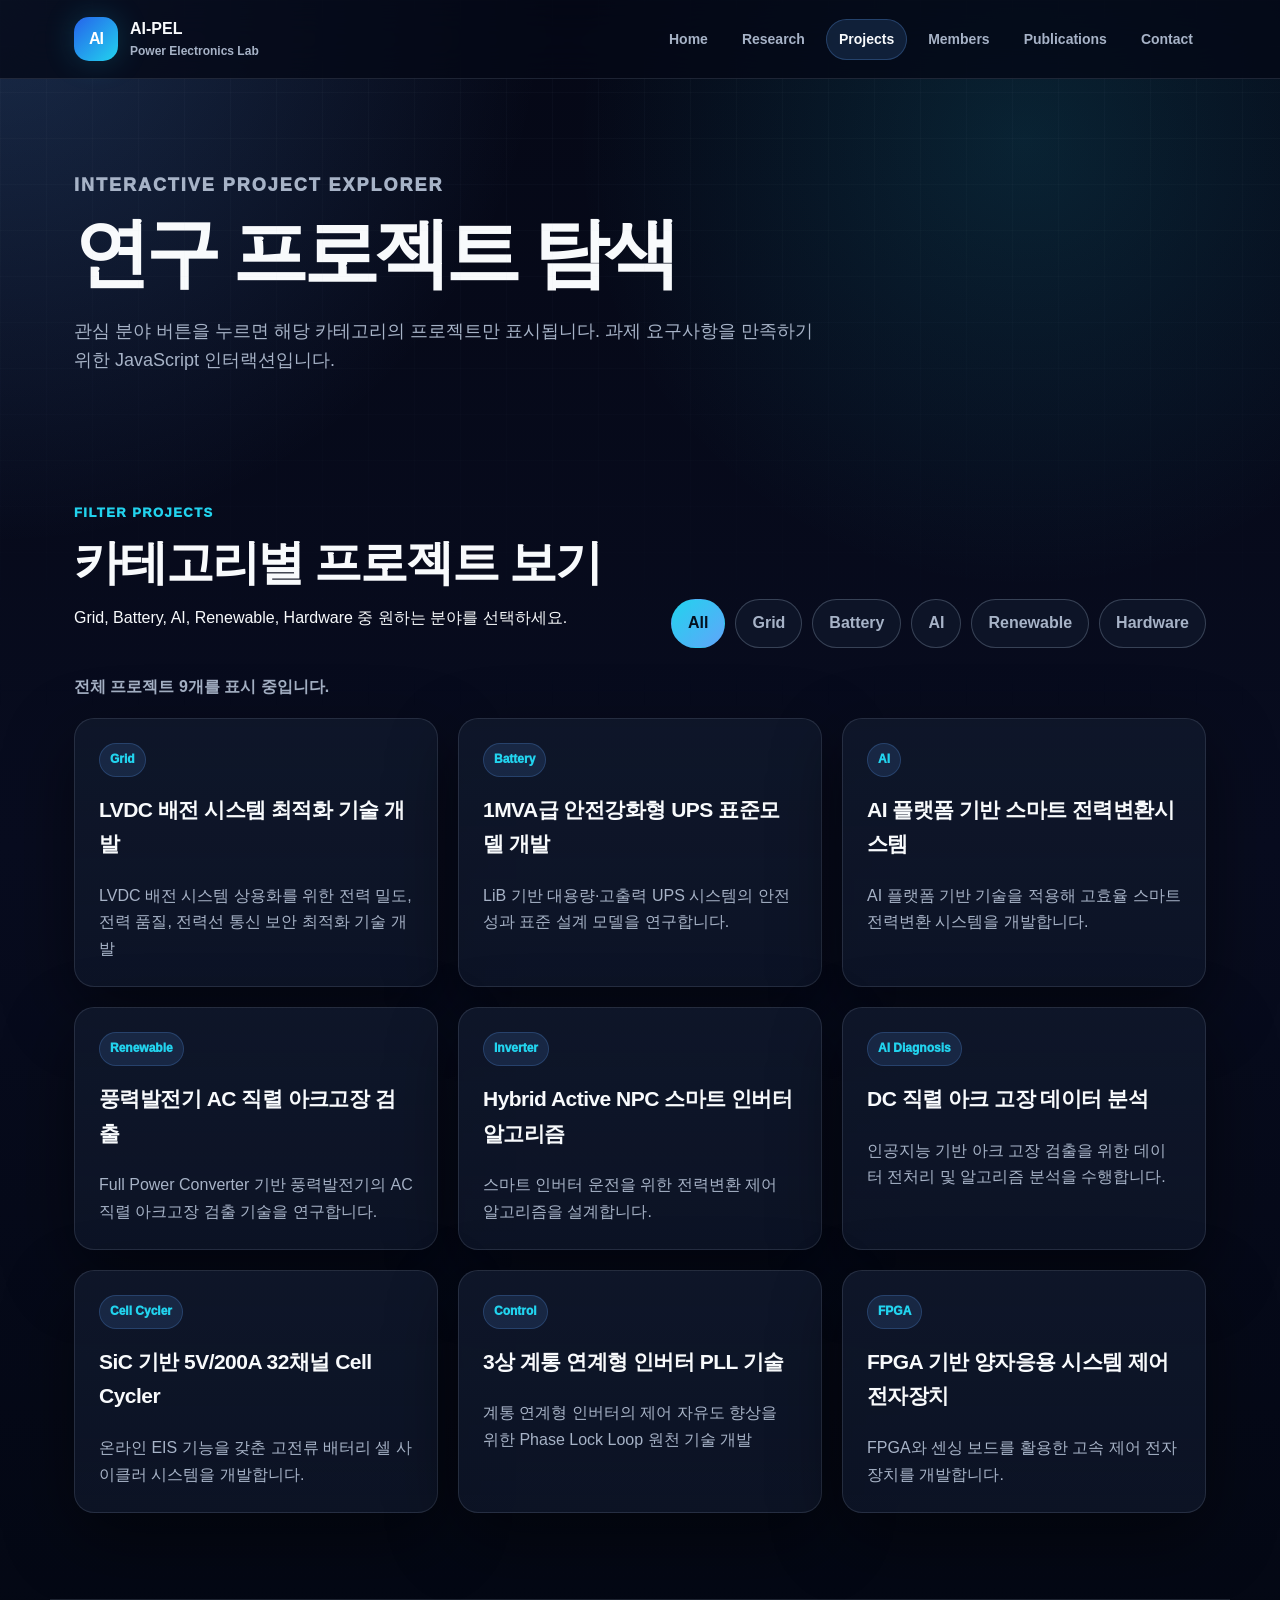
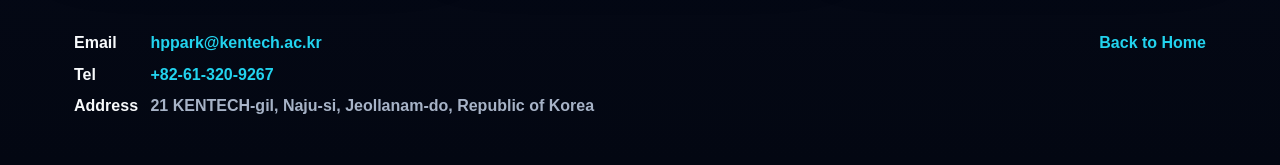
==== projects.html @ b3953c1d "Add files via upload" ====
<!DOCTYPE html>
<html lang="ko">
<head>
  <meta charset="UTF-8" />
  <meta name="viewport" content="width=device-width, initial-scale=1.0" />
  <meta name="description" content="AI-PEL Advanced & Intelligent Power Electronics Lab redesign website." />
  <title>Projects | AI-PEL Lab</title>
  <link rel="stylesheet" href="style.css" />
</head>
<body data-page="projects">
  <header class="site-header">
    <nav class="navbar" aria-label="Main navigation">
      <a href="index.html" class="logo" aria-label="AI-PEL home">
        <span class="logo-mark">AI</span>
        <span class="logo-text">
          <strong>AI-PEL</strong>
          <small>Power Electronics Lab</small>
        </span>
      </a>

      <button class="menu-toggle" id="menuToggle" aria-label="Open navigation menu" aria-expanded="false">
        <span></span>
        <span></span>
        <span></span>
      </button>

      <ul class="nav-links" id="navLinks">
        <li><a href="index.html" class="">Home</a></li>
        <li><a href="research.html" class="">Research</a></li>
        <li><a href="projects.html" class="active">Projects</a></li>
        <li><a href="members.html" class="">Members</a></li>
        <li><a href="publications.html" class="">Publications</a></li>
        <li><a href="contact.html" class="">Contact</a></li>
      </ul>
    </nav>
  </header>

  <main>

    <section class="sub-hero">
      <p class="eyebrow">Interactive Project Explorer</p>
      <h1>연구 프로젝트 탐색</h1>
      <p>관심 분야 버튼을 누르면 해당 카테고리의 프로젝트만 표시됩니다. 과제 요구사항을 만족하기 위한 JavaScript 인터랙션입니다.</p>
    </section>

    <section class="section compact">
      <div class="section-heading split-heading">
        <div>
          <p class="eyebrow">Filter Projects</p>
          <h2>카테고리별 프로젝트 보기</h2>
          <p>Grid, Battery, AI, Renewable, Hardware 중 원하는 분야를 선택하세요.</p>
        </div>
        <div class="filter-buttons" aria-label="Project filters">
          <button class="filter-btn active" data-filter="all">All</button>
          <button class="filter-btn" data-filter="grid">Grid</button>
          <button class="filter-btn" data-filter="battery">Battery</button>
          <button class="filter-btn" data-filter="ai">AI</button>
          <button class="filter-btn" data-filter="renewable">Renewable</button>
          <button class="filter-btn" data-filter="hardware">Hardware</button>
        </div>
      </div>

      <div class="project-result" id="projectResult">전체 프로젝트 9개를 표시 중입니다.</div>

      <div class="project-grid" id="projectGrid">
        <article class="project-card reveal" data-category="grid hardware">
          <span class="tag">Grid</span>
          <h3>LVDC 배전 시스템 최적화 기술 개발</h3>
          <p>LVDC 배전 시스템 상용화를 위한 전력 밀도, 전력 품질, 전력선 통신 보안 최적화 기술 개발</p>
        </article>
        <article class="project-card reveal delay-1" data-category="battery hardware">
          <span class="tag">Battery</span>
          <h3>1MVA급 안전강화형 UPS 표준모델 개발</h3>
          <p>LiB 기반 대용량·고출력 UPS 시스템의 안전성과 표준 설계 모델을 연구합니다.</p>
        </article>
        <article class="project-card reveal delay-2" data-category="ai grid">
          <span class="tag">AI</span>
          <h3>AI 플랫폼 기반 스마트 전력변환시스템</h3>
          <p>AI 플랫폼 기반 기술을 적용해 고효율 스마트 전력변환 시스템을 개발합니다.</p>
        </article>
        <article class="project-card reveal" data-category="renewable ai">
          <span class="tag">Renewable</span>
          <h3>풍력발전기 AC 직렬 아크고장 검출</h3>
          <p>Full Power Converter 기반 풍력발전기의 AC 직렬 아크고장 검출 기술을 연구합니다.</p>
        </article>
        <article class="project-card reveal delay-1" data-category="grid hardware">
          <span class="tag">Inverter</span>
          <h3>Hybrid Active NPC 스마트 인버터 알고리즘</h3>
          <p>스마트 인버터 운전을 위한 전력변환 제어 알고리즘을 설계합니다.</p>
        </article>
        <article class="project-card reveal delay-2" data-category="ai renewable">
          <span class="tag">AI Diagnosis</span>
          <h3>DC 직렬 아크 고장 데이터 분석</h3>
          <p>인공지능 기반 아크 고장 검출을 위한 데이터 전처리 및 알고리즘 분석을 수행합니다.</p>
        </article>
        <article class="project-card reveal" data-category="battery hardware">
          <span class="tag">Cell Cycler</span>
          <h3>SiC 기반 5V/200A 32채널 Cell Cycler</h3>
          <p>온라인 EIS 기능을 갖춘 고전류 배터리 셀 사이클러 시스템을 개발합니다.</p>
        </article>
        <article class="project-card reveal delay-1" data-category="grid">
          <span class="tag">Control</span>
          <h3>3상 계통 연계형 인버터 PLL 기술</h3>
          <p>계통 연계형 인버터의 제어 자유도 향상을 위한 Phase Lock Loop 원천 기술 개발</p>
        </article>
        <article class="project-card reveal delay-2" data-category="hardware">
          <span class="tag">FPGA</span>
          <h3>FPGA 기반 양자응용 시스템 제어 전자장치</h3>
          <p>FPGA와 센싱 보드를 활용한 고속 제어 전자장치를 개발합니다.</p>
        </article>
      </div>
    </section>
  </main>

  <footer class="site-footer">
    <div class="footer-contact">
      <p><strong>Email</strong> <a href="mailto:hppark@kentech.ac.kr">hppark@kentech.ac.kr</a></p>
      <p><strong>Tel</strong> <a href="tel:+82613209267">+82-61-320-9267</a></p>
      <p><strong>Address</strong> 21 KENTECH-gil, Naju-si, Jeollanam-do, Republic of Korea</p>
    </div>
    <a href="index.html">Back to Home</a>
  </footer>

  <script src="script.js"></script>
</body>
</html>
---- style.css ----
:root {
  --bg: #050816;
  --bg-2: #080c1f;
  --surface: rgba(15, 23, 42, 0.92);
  --surface-strong: #111827;
  --surface-soft: rgba(30, 41, 59, 0.78);
  --text: #f8fafc;
  --muted: #a7b3c7;
  --muted-2: #78869c;
  --primary: #60a5fa;
  --primary-dark: #2563eb;
  --accent: #22d3ee;
  --accent-2: #a78bfa;
  --line: rgba(148, 163, 184, 0.18);
  --line-strong: rgba(148, 163, 184, 0.32);
  --shadow: 0 24px 70px rgba(0, 0, 0, 0.48);
  --glow: 0 0 32px rgba(34, 211, 238, 0.20);
  --radius-lg: 30px;
  --radius-md: 20px;
  --radius-sm: 14px;
  --max-width: 1180px;
}

* {
  box-sizing: border-box;
}

html {
  scroll-behavior: smooth;
}

body {
  margin: 0;
  font-family: "Pretendard", "Apple SD Gothic Neo", "Noto Sans KR", Arial, sans-serif;
  color: var(--text);
  background:
    radial-gradient(circle at top left, rgba(96, 165, 250, 0.22), transparent 34rem),
    radial-gradient(circle at 80% 8%, rgba(34, 211, 238, 0.13), transparent 28rem),
    linear-gradient(180deg, var(--bg), var(--bg-2) 48%, #030712);
  line-height: 1.65;
  min-height: 100vh;
}

body::before {
  content: "";
  position: fixed;
  inset: 0;
  pointer-events: none;
  background-image:
    linear-gradient(rgba(148, 163, 184, 0.045) 1px, transparent 1px),
    linear-gradient(90deg, rgba(148, 163, 184, 0.045) 1px, transparent 1px);
  background-size: 46px 46px;
  mask-image: linear-gradient(to bottom, black, transparent 82%);
}

a {
  color: inherit;
  text-decoration: none;
}

button,
input,
select,
textarea {
  font: inherit;
}

.site-header {
  position: sticky;
  top: 0;
  z-index: 100;
  background: rgba(5, 8, 22, 0.78);
  backdrop-filter: blur(18px);
  border-bottom: 1px solid var(--line);
}

.navbar {
  max-width: var(--max-width);
  margin: 0 auto;
  padding: 16px 24px;
  display: flex;
  align-items: center;
  justify-content: space-between;
  gap: 24px;
}

.logo {
  display: inline-flex;
  align-items: center;
  gap: 12px;
  font-weight: 900;
}

.logo-mark {
  width: 44px;
  height: 44px;
  display: grid;
  place-items: center;
  border-radius: 15px;
  color: white;
  background: linear-gradient(135deg, var(--primary-dark), var(--accent));
  letter-spacing: -1px;
  box-shadow: var(--glow);
}

.logo small {
  display: block;
  color: var(--muted);
  font-size: 12px;
  font-weight: 700;
}

.nav-links {
  list-style: none;
  display: flex;
  gap: 8px;
  align-items: center;
  padding: 0;
  margin: 0;
}

.nav-links a {
  display: inline-flex;
  align-items: center;
  min-height: 40px;
  color: var(--muted);
  font-weight: 800;
  font-size: 14px;
  padding: 8px 12px;
  border-radius: 999px;
  transition: color 0.2s ease, background 0.2s ease, border-color 0.2s ease;
  border: 1px solid transparent;
}

.nav-links a:hover,
.nav-links a.active {
  color: var(--text);
  background: rgba(96, 165, 250, 0.14);
  border-color: rgba(96, 165, 250, 0.26);
}

.menu-toggle {
  display: none;
  width: 44px;
  height: 44px;
  border: 1px solid var(--line-strong);
  border-radius: 13px;
  background: rgba(15, 23, 42, 0.92);
  cursor: pointer;
}

.menu-toggle span {
  display: block;
  width: 20px;
  height: 2px;
  margin: 5px auto;
  background: var(--text);
}

.section,
.page-hero,
.sub-hero {
  max-width: var(--max-width);
  margin: 0 auto;
  padding-left: 24px;
  padding-right: 24px;
}

.section {
  padding-top: 86px;
  padding-bottom: 86px;
}

.section.compact {
  padding-top: 54px;
}

.page-hero {
  min-height: 720px;
  padding-top: 74px;
  padding-bottom: 74px;
  display: grid;
  grid-template-columns: 1.08fr 0.92fr;
  align-items: center;
  gap: 48px;
}

.sub-hero {
  padding-top: 92px;
  padding-bottom: 54px;
  text-align: left;
}

.sub-hero p {
  max-width: 760px;
  color: var(--muted);
  font-size: 18px;
}

.eyebrow {
  margin: 0 0 12px;
  color: var(--accent);
  font-size: 13px;
  font-weight: 950;
  text-transform: uppercase;
  letter-spacing: 0.11em;
}

h1,
h2,
h3,
p {
  margin-top: 0;
}

h1 {
  font-size: clamp(42px, 6vw, 76px);
  line-height: 1.05;
  letter-spacing: -0.065em;
  margin-bottom: 24px;
}

.sub-hero h1 {
  max-width: 900px;
}

h2 {
  font-size: clamp(30px, 4vw, 48px);
  line-height: 1.16;
  letter-spacing: -0.045em;
  margin-bottom: 14px;
}

h3 {
  font-size: 21px;
  letter-spacing: -0.025em;
}

.hero-description,
.section-heading > p,
.contact-card p,
.feature-band p {
  color: var(--muted);
  font-size: 17px;
}

.hero-actions {
  display: flex;
  gap: 12px;
  flex-wrap: wrap;
  margin-top: 32px;
}

.btn {
  border: 0;
  border-radius: 999px;
  padding: 14px 22px;
  cursor: pointer;
  font-weight: 900;
  transition: transform 0.2s ease, box-shadow 0.2s ease, background 0.2s ease, border-color 0.2s ease;
  display: inline-flex;
  justify-content: center;
  align-items: center;
  min-height: 48px;
}

.btn:hover {
  transform: translateY(-2px);
}

.btn.primary {
  color: #03101f;
  background: linear-gradient(135deg, var(--accent), var(--primary));
  box-shadow: 0 16px 36px rgba(34, 211, 238, 0.22);
}

.btn.secondary {
  background: rgba(15, 23, 42, 0.72);
  color: var(--text);
  border: 1px solid var(--line-strong);
}

.btn.secondary:hover {
  border-color: rgba(96, 165, 250, 0.60);
}

.btn.full {
  width: 100%;
}

.hero-card,
.info-card,
.topic-card,
.project-card,
.professor-card,
.member-group,
.publication-item,
.contact-card,
.interest-form,
.feature-band,
.research-roadmap {
  background: linear-gradient(180deg, rgba(15, 23, 42, 0.94), rgba(15, 23, 42, 0.74));
  border: 1px solid var(--line);
  box-shadow: var(--shadow);
}

.hero-card {
  border-radius: var(--radius-lg);
  padding: 32px;
  overflow: hidden;
  position: relative;
}

.hero-card::before,
.feature-band::before,
.research-roadmap::before,
.contact-card::before {
  content: "";
  position: absolute;
  inset: 0;
  background: radial-gradient(circle at 80% 0%, rgba(34, 211, 238, 0.18), transparent 36%);
  pointer-events: none;
}

.hero-card > *,
.feature-band > *,
.research-roadmap > *,
.contact-card > * {
  position: relative;
}

.circuit-art {
  min-height: 230px;
  border-radius: 24px;
  background:
    linear-gradient(90deg, transparent 49%, rgba(255,255,255,0.44) 49%, rgba(255,255,255,0.44) 51%, transparent 51%),
    linear-gradient(0deg, transparent 49%, rgba(255,255,255,0.44) 49%, rgba(255,255,255,0.44) 51%, transparent 51%),
    radial-gradient(circle at 30% 30%, rgba(34, 211, 238, 0.95), transparent 20%),
    linear-gradient(135deg, #1d4ed8, #0891b2 52%, #7c3aed);
  position: relative;
  margin-bottom: 28px;
  box-shadow: inset 0 0 38px rgba(255, 255, 255, 0.10), var(--glow);
}

.circuit-art span {
  position: absolute;
  width: 22px;
  height: 22px;
  border-radius: 50%;
  background: #dffbff;
  box-shadow: 0 0 0 8px rgba(224, 251, 255, 0.18), 0 0 24px rgba(34, 211, 238, 0.82);
}

.circuit-art span:nth-child(1) { left: 16%; top: 24%; }
.circuit-art span:nth-child(2) { right: 20%; top: 28%; }
.circuit-art span:nth-child(3) { left: 33%; bottom: 22%; }
.circuit-art span:nth-child(4) { right: 34%; bottom: 28%; }

.stats {
  display: grid;
  grid-template-columns: repeat(3, 1fr);
  gap: 12px;
  margin-top: 24px;
}

.stats div {
  padding: 16px;
  border-radius: 17px;
  background: rgba(30, 41, 59, 0.72);
  border: 1px solid var(--line);
}

.stats strong {
  display: block;
  color: var(--accent);
  font-size: 24px;
}

.stats span {
  color: var(--muted);
  font-size: 13px;
  font-weight: 800;
}

.section-heading {
  max-width: 780px;
  margin-bottom: 34px;
}

.centered {
  text-align: center;
  margin-left: auto;
  margin-right: auto;
}

.split-heading {
  display: flex;
  align-items: flex-end;
  justify-content: space-between;
  max-width: none;
  gap: 24px;
}

.intro-grid,
.topic-grid,
.project-grid {
  display: grid;
  grid-template-columns: repeat(3, 1fr);
  gap: 20px;
}

.info-card,
.topic-card,
.project-card,
.member-group,
.publication-item {
  border-radius: var(--radius-md);
  padding: 24px;
  transition: transform 0.2s ease, border-color 0.2s ease, box-shadow 0.2s ease, opacity 0.2s ease;
}

.info-card:hover,
.topic-card:hover,
.project-card:hover,
.publication-item:hover,
.member-group:hover {
  transform: translateY(-5px);
  border-color: rgba(96, 165, 250, 0.45);
  box-shadow: var(--shadow), var(--glow);
}

.info-card p,
.topic-card p,
.project-card p,
.publication-item p,
.member-group p {
  color: var(--muted);
  margin-bottom: 0;
}

.card-number {
  display: inline-flex;
  margin-bottom: 20px;
  color: var(--accent);
  font-weight: 950;
  font-size: 13px;
  letter-spacing: 0.08em;
}

.text-link {
  display: inline-flex;
  margin-top: 20px;
  color: var(--accent);
  font-weight: 900;
}

.topic-card {
  min-height: 230px;
}

.topic-icon {
  display: grid;
  place-items: center;
  width: 56px;
  height: 56px;
  border-radius: 19px;
  background: rgba(34, 211, 238, 0.12);
  border: 1px solid rgba(34, 211, 238, 0.18);
  font-size: 28px;
  margin-bottom: 28px;
}

.filter-buttons,
.publication-tabs {
  display: flex;
  gap: 10px;
  flex-wrap: wrap;
  justify-content: flex-end;
}

.filter-btn,
.tab-btn {
  border: 1px solid var(--line-strong);
  background: rgba(15, 23, 42, 0.84);
  color: var(--muted);
  border-radius: 999px;
  padding: 10px 16px;
  cursor: pointer;
  font-weight: 900;
  transition: color 0.2s ease, background 0.2s ease, border-color 0.2s ease, transform 0.2s ease;
}

.filter-btn:hover,
.tab-btn:hover {
  color: var(--text);
  border-color: rgba(34, 211, 238, 0.42);
  transform: translateY(-1px);
}

.filter-btn.active,
.tab-btn.active {
  color: #03101f;
  background: linear-gradient(135deg, var(--accent), var(--primary));
  border-color: transparent;
}

.project-result {
  margin: -8px 0 18px;
  color: var(--muted);
  font-weight: 900;
}

.project-card {
  min-height: 240px;
}

.project-card.hidden,
.publication-item.hidden {
  display: none;
}

.tag {
  display: inline-flex;
  margin-bottom: 16px;
  padding: 6px 10px;
  border-radius: 999px;
  background: rgba(96, 165, 250, 0.13);
  color: var(--accent);
  border: 1px solid rgba(96, 165, 250, 0.22);
  font-size: 12px;
  font-weight: 950;
}

.member-layout {
  display: grid;
  grid-template-columns: 0.95fr 1.05fr;
  gap: 22px;
}

.professor-card {
  border-radius: var(--radius-lg);
  padding: 32px;
  display: flex;
  gap: 24px;
}

.avatar.large {
  flex: 0 0 auto;
  width: 96px;
  height: 96px;
  display: grid;
  place-items: center;
  border-radius: 30px;
  background: linear-gradient(135deg, var(--primary-dark), var(--accent));
  color: white;
  font-size: 30px;
  font-weight: 950;
  box-shadow: var(--glow);
}

.role {
  color: var(--accent);
  font-weight: 950;
  margin-bottom: 6px;
}

.career-list,
.timeline {
  padding-left: 18px;
  color: var(--muted);
}

.student-groups {
  display: grid;
  gap: 18px;
}

.mini-members {
  display: flex;
  gap: 10px;
  flex-wrap: wrap;
  margin-top: 18px;
}

.mini-members span,
.page-pill-list a {
  border-radius: 999px;
  padding: 8px 12px;
  background: rgba(30, 41, 59, 0.84);
  border: 1px solid var(--line);
  color: var(--text);
  font-weight: 850;
  font-size: 14px;
}

.publication-list {
  display: grid;
  gap: 16px;
}

.publication-item span {
  display: inline-block;
  color: var(--accent);
  font-size: 13px;
  font-weight: 950;
  margin-bottom: 8px;
}

.publication-authors {
  color: var(--text) !important;
  font-size: 15px;
  margin-bottom: 8px !important;
}

.publication-authors strong {
  color: var(--accent);
  margin-right: 8px;
}

.roadmap-title {
  font-size: clamp(20px, 2.8vw, 32px);
  white-space: nowrap;
  word-break: keep-all;
  letter-spacing: -0.055em;
}

.contact-card {
  border-radius: var(--radius-lg);
  padding: 34px;
  display: grid;
  grid-template-columns: 1fr 0.9fr;
  gap: 34px;
  align-items: start;
  position: relative;
  overflow: hidden;
}

.contact-info {
  margin-top: 28px;
  display: grid;
  gap: 10px;
}

.contact-info p {
  margin: 0;
  color: var(--text);
}

.contact-info strong {
  display: inline-block;
  min-width: 72px;
  color: var(--accent);
}

.interest-form {
  border-radius: var(--radius-md);
  padding: 24px;
  box-shadow: none;
}

.interest-form label {
  display: block;
  margin: 16px 0 8px;
  color: var(--text);
  font-weight: 850;
}

.interest-form input,
.interest-form select,
.interest-form textarea {
  width: 100%;
  border: 1px solid var(--line-strong);
  border-radius: 13px;
  padding: 12px 14px;
  background: rgba(2, 6, 23, 0.72);
  color: var(--text);
  outline: none;
}

.interest-form textarea {
  resize: vertical;
}

.interest-form input:focus,
.interest-form select:focus,
.interest-form textarea:focus {
  border-color: var(--accent);
  box-shadow: 0 0 0 4px rgba(34, 211, 238, 0.12);
}

.form-result {
  margin-top: 16px;
  padding: 14px;
  border-radius: 14px;
  background: rgba(34, 211, 238, 0.10);
  border: 1px solid rgba(34, 211, 238, 0.18);
  color: var(--text);
  display: none;
}

.form-result.show {
  display: block;
}

.feature-band,
.research-roadmap {
  border-radius: var(--radius-lg);
  padding: 34px;
  display: grid;
  grid-template-columns: 1fr auto;
  gap: 28px;
  align-items: center;
  position: relative;
  overflow: hidden;
}

.page-pill-list {
  display: flex;
  gap: 10px;
  flex-wrap: wrap;
  justify-content: flex-end;
}

.timeline {
  list-style: none;
  padding-left: 0;
  display: grid;
  gap: 14px;
  margin: 0;
}

.timeline li {
  padding: 16px;
  border-radius: 17px;
  background: rgba(30, 41, 59, 0.68);
  border: 1px solid var(--line);
}

.timeline strong {
  display: block;
  color: var(--accent);
  margin-bottom: 4px;
}

.timeline span {
  color: var(--muted);
}

.site-footer {
  max-width: var(--max-width);
  margin: 0 auto;
  padding: 30px 24px 46px;
  border-top: 1px solid var(--line);
  display: flex;
  justify-content: space-between;
  gap: 20px;
  color: var(--muted);
  font-weight: 750;
}

.site-footer p {
  margin: 4px 0 0;
}

.footer-contact {
  display: grid;
  gap: 6px;
}

.footer-contact p {
  margin: 0;
  line-height: 1.6;
}

.footer-contact strong {
  display: inline-block;
  min-width: 72px;
  color: var(--text);
}

.site-footer a {
  color: var(--accent);
  font-weight: 900;
}

.reveal {
  animation: riseIn 0.72s ease both;
}

.delay-1 { animation-delay: 0.08s; }
.delay-2 { animation-delay: 0.16s; }
.delay-3 { animation-delay: 0.24s; }

@keyframes riseIn {
  from {
    opacity: 0;
    transform: translateY(18px);
  }
  to {
    opacity: 1;
    transform: translateY(0);
  }
}

@media (max-width: 960px) {
  .menu-toggle {
    display: block;
  }

  .nav-links {
    position: absolute;
    top: 76px;
    left: 24px;
    right: 24px;
    display: none;
    flex-direction: column;
    align-items: stretch;
    padding: 16px;
    background: rgba(5, 8, 22, 0.96);
    border: 1px solid var(--line-strong);
    border-radius: 20px;
    box-shadow: var(--shadow);
  }

  .nav-links.open {
    display: flex;
  }

  .nav-links a {
    justify-content: flex-start;
    width: 100%;
  }

  .page-hero,
  .member-layout,
  .contact-card,
  .feature-band,
  .research-roadmap {
    grid-template-columns: 1fr;
  }

  .page-hero {
    min-height: auto;
    padding-top: 64px;
  }

  .intro-grid,
  .topic-grid,
  .project-grid {
    grid-template-columns: repeat(2, 1fr);
  }

  .split-heading {
    align-items: flex-start;
    flex-direction: column;
  }

  .filter-buttons,
  .publication-tabs,
  .page-pill-list {
    justify-content: flex-start;
  }
}

@media (max-width: 640px) {
  .section,
  .page-hero,
  .sub-hero {
    padding-left: 18px;
    padding-right: 18px;
  }

  .section {
    padding-top: 64px;
    padding-bottom: 64px;
  }

  .navbar {
    padding: 14px 18px;
  }

  .logo-text small {
    display: none;
  }

  .intro-grid,
  .topic-grid,
  .project-grid {
    grid-template-columns: 1fr;
  }

  .stats {
    grid-template-columns: 1fr;
  }

  .professor-card {
    flex-direction: column;
  }

  .contact-card,
  .feature-band,
  .research-roadmap {
    padding: 24px;
  }

  .site-footer {
    flex-direction: column;
  }
}


/* Home page refinement */
.home-hero {
  min-height: 660px;
  grid-template-columns: minmax(0, 1.1fr) minmax(430px, 0.9fr);
  gap: 56px;
  padding-top: 72px;
  padding-bottom: 64px;
}

.home-hero .hero-content {
  max-width: 780px;
}

.home-eyebrow {
  font-size: 12px;
  letter-spacing: 0.14em;
  white-space: nowrap;
}

.home-hero h1 {
  max-width: 780px;
  font-size: clamp(42px, 4.05vw, 56px);
  line-height: 1.12;
  margin-bottom: 22px;
  word-break: keep-all;
}

.home-main-title span {
  display: block;
  white-space: nowrap;
}

.home-single-line {
  white-space: nowrap;
  word-break: keep-all;
}

.home-hero .hero-description {
  max-width: none;
  font-size: 16px;
  line-height: 1.75;
  letter-spacing: -0.02em;
}

.home-keywords {
  display: flex;
  gap: 8px;
  flex-wrap: wrap;
  margin-top: 20px;
}

.home-keywords span {
  display: inline-flex;
  align-items: center;
  min-height: 34px;
  padding: 7px 12px;
  border-radius: 999px;
  color: var(--text);
  background: rgba(34, 211, 238, 0.08);
  border: 1px solid rgba(34, 211, 238, 0.18);
  font-size: 13px;
  font-weight: 850;
  white-space: nowrap;
}

.focus-card {
  padding: 28px;
  border-radius: 28px;
  background: linear-gradient(180deg, rgba(15, 23, 42, 0.96), rgba(10, 16, 32, 0.88));
}

.focus-image-wrap {
  margin-bottom: 24px;
  padding: 14px;
  border-radius: 24px;
  background: rgba(255, 255, 255, 0.98);
  border: 1px solid rgba(255, 255, 255, 0.16);
  box-shadow: inset 0 0 0 1px rgba(2, 6, 23, 0.06), 0 18px 42px rgba(0, 0, 0, 0.28);
}

.focus-image-wrap img {
  display: block;
  width: 100%;
  height: auto;
  border-radius: 15px;
  object-fit: contain;
}

.focus-card .eyebrow {
  margin-bottom: 8px;
}

.focus-card h2 {
  margin-bottom: 10px;
  font-size: clamp(28px, 2.5vw, 36px);
  line-height: 1.15;
  white-space: nowrap;
}

.focus-description {
  color: var(--muted);
  font-size: 14px;
  line-height: 1.7;
  letter-spacing: -0.02em;
}

.clean-stats {
  margin-top: 22px;
}

.clean-stats div {
  padding: 14px 12px;
}

.clean-stats span {
  font-size: 11.5px;
  white-space: nowrap;
}

.home-about-section {
  padding-top: 56px;
}

.home-about-section .section-heading {
  max-width: 980px;
}

.home-section-title {
  font-size: clamp(30px, 3.2vw, 40px);
  white-space: nowrap;
}

.home-about-section .section-heading > p {
  font-size: 15.5px;
  letter-spacing: -0.02em;
}

.home-intro-grid .info-card {
  min-height: 0;
  padding: 26px 22px;
  text-align: center;
}

.home-intro-grid .card-number {
  margin-bottom: 14px;
}

.home-intro-grid h3 {
  margin-bottom: 8px;
}

.home-intro-grid p {
  font-size: 15px;
  letter-spacing: -0.02em;
  overflow: hidden;
  text-overflow: ellipsis;
}

@media (max-width: 1100px) {
  .home-hero {
    grid-template-columns: 1fr;
    min-height: auto;
  }

  .home-hero .hero-content {
    max-width: 880px;
  }

  .focus-card {
    max-width: 720px;
    width: 100%;
  }

  .home-single-line,
  .home-section-title,
  .home-eyebrow,
  .focus-card h2 {
    white-space: normal;
  }
}

@media (max-width: 640px) {
  .home-hero {
    padding-top: 54px;
    padding-bottom: 54px;
    gap: 34px;
  }

  .home-hero h1 {
    font-size: clamp(34px, 10vw, 46px);
  }

  .home-main-title span {
    white-space: normal;
  }

  .home-keywords {
    gap: 7px;
  }

  .focus-card {
    padding: 22px;
  }

  .focus-image-wrap {
    padding: 10px;
    border-radius: 20px;
  }

  .home-intro-grid p {
    white-space: normal;
  }
}
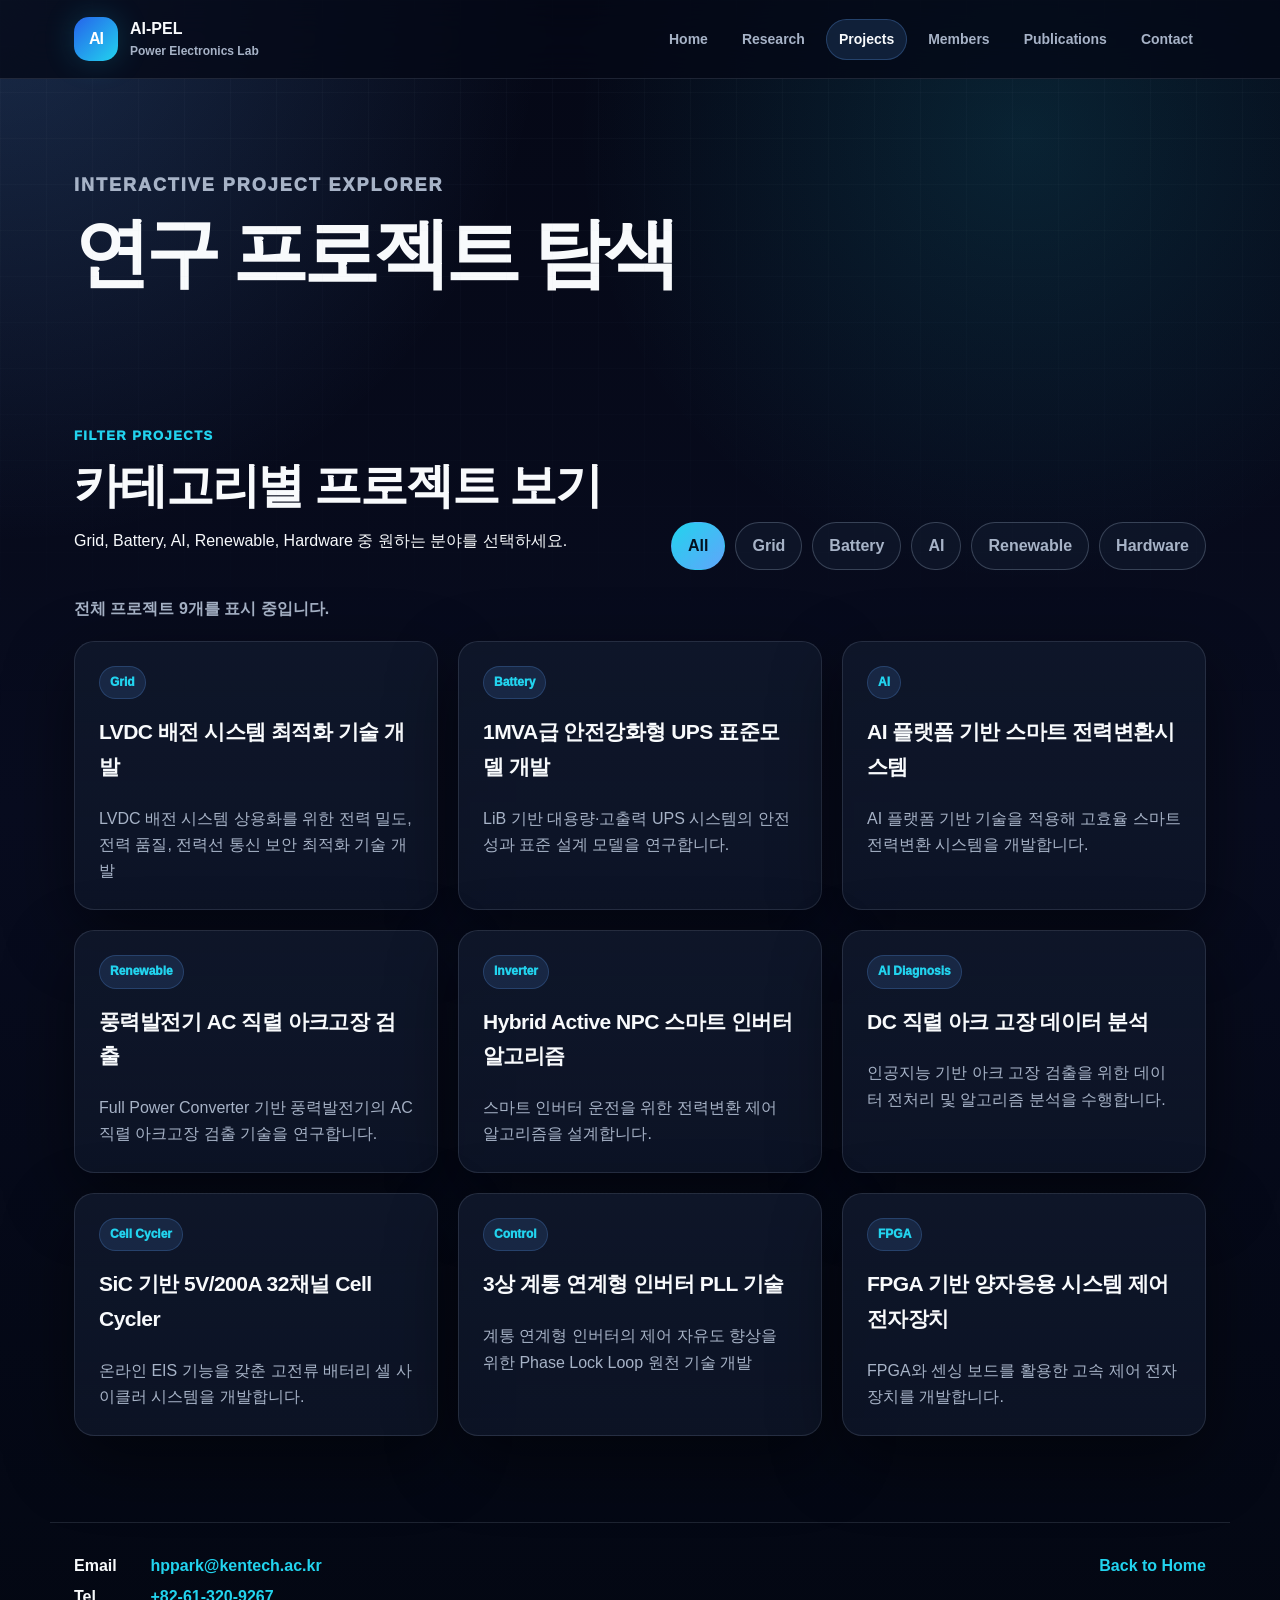
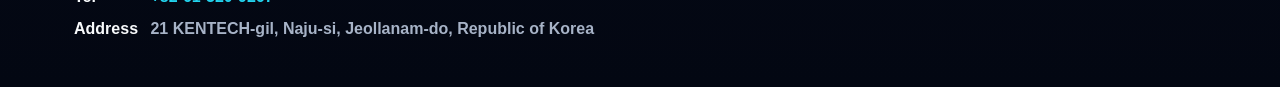
==== commit 2afa5f17: "Update projects.html" ====
--- a/projects.html
+++ b/projects.html
@@ -40,7 +40,6 @@
     <section class="sub-hero">
       <p class="eyebrow">Interactive Project Explorer</p>
       <h1>연구 프로젝트 탐색</h1>
-      <p>관심 분야 버튼을 누르면 해당 카테고리의 프로젝트만 표시됩니다. 과제 요구사항을 만족하기 위한 JavaScript 인터랙션입니다.</p>
     </section>
 
     <section class="section compact">
